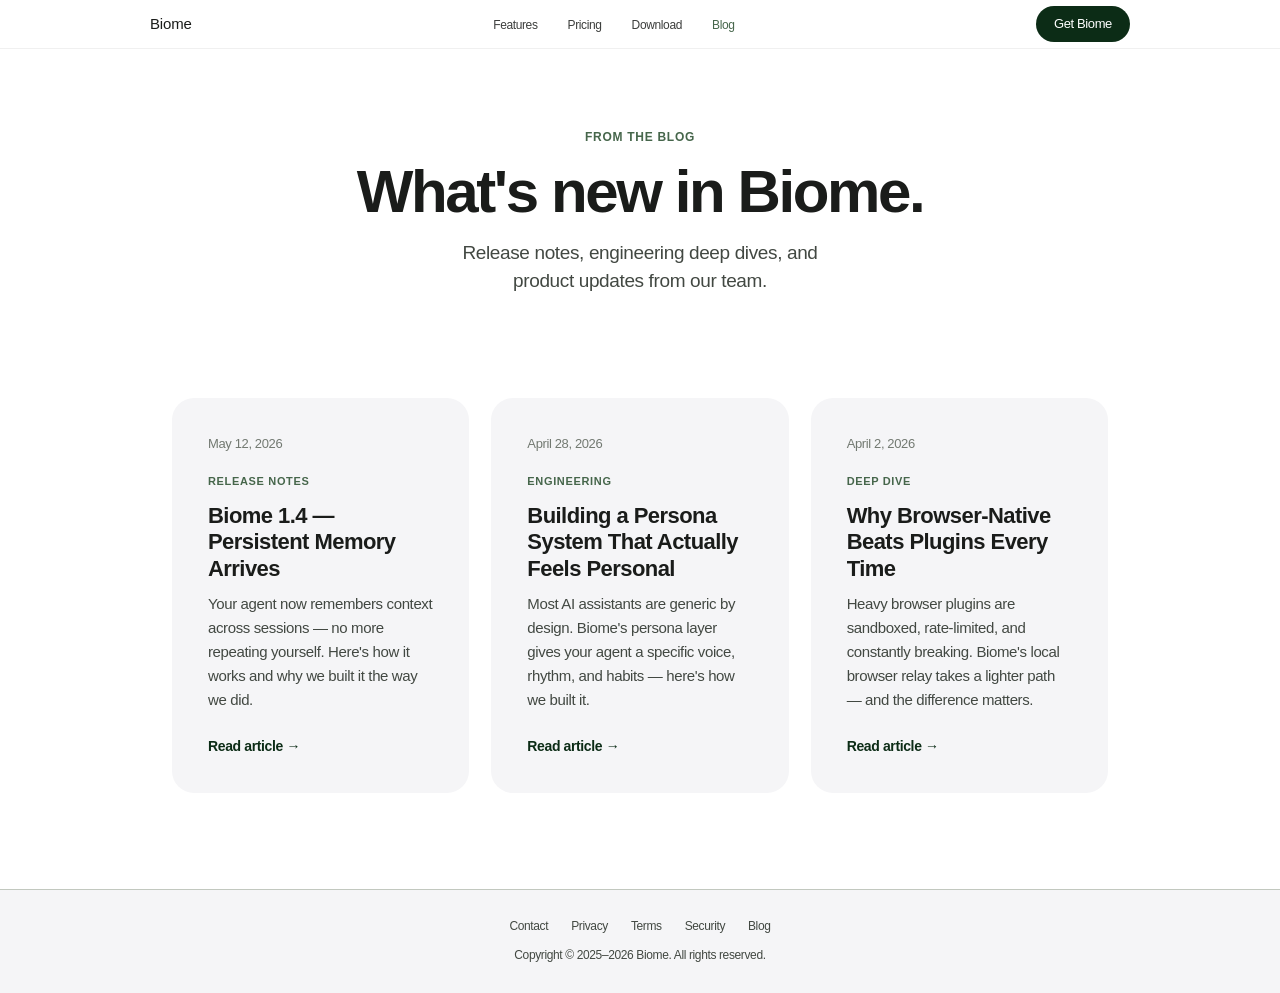
==== blog/index.html @ 3214f378 "Polish Biome website UI" ====
<!doctype html>
<html lang="en">
<head>
<meta charset="utf-8" />
<meta name="viewport" content="width=device-width,initial-scale=1" />
<title>Blog — Biome | AI Agent News, Engineering & Release Notes</title>
<meta name="description" content="Release notes, engineering deep dives, and product updates from the team building Biome — the personal AI agent for macOS." />
<meta property="og:type" content="website" />
<meta property="og:url" content="https://biomeai.uk/blog/" />
<meta property="og:title" content="Blog — Biome" />
<meta property="og:description" content="Release notes, engineering deep dives, and product updates from the Biome team." />
<meta property="og:image" content="https://biomeai.uk/og-image.png" />
<meta name="twitter:card" content="summary_large_image" />
<meta name="twitter:title" content="Blog — Biome" />
<meta name="twitter:description" content="Release notes, engineering deep dives, and product updates from the Biome team." />
<meta name="twitter:image" content="https://biomeai.uk/og-image.png" />
<link rel="canonical" href="https://biomeai.uk/blog/" />
<link rel="icon" href="/favicon.ico" sizes="any" />
<link rel="icon" type="image/svg+xml" href="/favicon.svg" />
<link rel="apple-touch-icon" href="/apple-touch-icon.png" />
<link rel="manifest" href="/site.webmanifest" />
<meta name="theme-color" content="#0c2c16" />
<style>
:root {
  --bg: #ffffff; --bg-alt: #f5f5f7; --bg-dark: #0c2c16;
  --ink: #1a1c1a; --ink-2: #424842; --ink-3: #727971;
  --line: #c2c8bf; --sage: #46664b; --sage-2: #accfaf;
  --sans: -apple-system, BlinkMacSystemFont, "SF Pro Display", "Helvetica Neue", Arial, sans-serif;
}
* { box-sizing: border-box; }
html, body { margin: 0; padding: 0; }
body { font-family: var(--sans); background: var(--bg); color: var(--ink); font-size: 17px; line-height: 1.47; -webkit-font-smoothing: antialiased; letter-spacing: -0.022em; }
a { color: var(--sage); text-decoration: none; }
a:hover { text-decoration: underline; }

.nav-wrap { position: sticky; top: 0; z-index: 50; background: rgba(255,255,255,0.72); backdrop-filter: saturate(180%) blur(20px); -webkit-backdrop-filter: saturate(180%) blur(20px); border-bottom: 1px solid rgba(0,0,0,0.06); }
.nav { max-width: 1024px; margin: 0 auto; padding: 0 22px; height: 48px; display: flex; align-items: center; justify-content: space-between; font-size: 14px; }
.nav .brand { font-weight: 500; font-size: 15px; letter-spacing: -0.01em; color: var(--ink); text-decoration: none; }
.nav ul { display: flex; gap: 30px; list-style: none; padding: 0; margin: 0; }
.nav ul a { color: var(--ink); opacity: 0.85; font-size: 12px; text-decoration: none; transition: opacity .15s; }
.nav ul a:hover, .nav ul a.active { opacity: 1; color: var(--sage); }
.nav .right { display: flex; gap: 18px; align-items: center; font-size: 12px; }
.btn-sm { display: inline-flex; align-items: center; background: var(--bg-dark); color: white; padding: 8px 18px; border-radius: 980px; font-size: 13px; font-weight: 500; text-decoration: none; transition: background .15s; }
.btn-sm:hover { background: #1a4228; text-decoration: none; }
@media (max-width: 680px) { .nav ul { display: none; } }

.hero { padding: 80px 22px 56px; text-align: center; }
.hero .eyebrow { font-size: 12px; font-weight: 600; letter-spacing: 0.06em; text-transform: uppercase; color: var(--sage); margin-bottom: 14px; }
.hero h1 { font-size: clamp(36px,5vw,60px); font-weight: 700; letter-spacing: -0.04em; line-height: 1.05; margin: 0 0 16px; }
.hero p { font-size: 19px; color: var(--ink-2); max-width: 36ch; margin: 0 auto; line-height: 1.45; }

.posts-wrap { max-width: 980px; margin: 0 auto; padding: 0 22px 96px; }
.posts-grid { display: grid; grid-template-columns: repeat(3, 1fr); gap: 22px; margin-top: 48px; }
@media (max-width: 800px) { .posts-grid { grid-template-columns: 1fr; } }

.post-card { background: var(--bg-alt); border-radius: 22px; padding: 36px; transition: transform .25s ease, box-shadow .25s ease; display: flex; flex-direction: column; }
.post-card:hover { transform: translateY(-3px); box-shadow: 0 16px 40px -12px rgba(0,0,0,0.12); }
.post-card .tag { font-size: 11px; font-weight: 600; letter-spacing: 0.06em; text-transform: uppercase; color: var(--sage); margin-bottom: 12px; }
.post-card h2 { font-size: 22px; font-weight: 600; letter-spacing: -0.025em; line-height: 1.2; margin: 0 0 10px; color: var(--ink); }
.post-card p { font-size: 15px; color: var(--ink-2); line-height: 1.6; margin: 0 0 24px; flex: 1; }
.post-card .meta { font-size: 13px; color: var(--ink-3); margin-bottom: 18px; }
.read-link { display: inline-flex; align-items: center; gap: 6px; font-size: 14px; font-weight: 600; color: var(--bg-dark); text-decoration: none; }
.read-link:hover { text-decoration: underline; }

footer { background: var(--bg-alt); color: var(--ink-2); padding: 28px 22px; font-size: 12px; text-align: center; border-top: 1px solid var(--line); }
footer a { color: var(--ink-2); margin: 0 10px; }
footer a:hover { color: var(--ink); }
</style>
</head>
<body>

<div class="nav-wrap">
  <nav class="nav" aria-label="Main navigation">
    <a href="/" class="brand">Biome</a>
    <ul>
      <li><a href="/#features">Features</a></li>
      <li><a href="/#pricing">Pricing</a></li>
      <li><a href="/#download">Download</a></li>
      <li><a href="/blog/" class="active">Blog</a></li>
    </ul>
    <div class="right">
      <a href="/#download" class="btn-sm">Get Biome</a>
    </div>
  </nav>
</div>

<header class="hero">
  <p class="eyebrow">From the blog</p>
  <h1>What's new in Biome.</h1>
  <p>Release notes, engineering deep dives, and product updates from our team.</p>
</header>

<main class="posts-wrap">
  <div class="posts-grid">

    <article class="post-card">
      <p class="meta">May 12, 2026</p>
      <p class="tag">Release Notes</p>
      <h2>Biome 1.4 — Persistent Memory Arrives</h2>
      <p>Your agent now remembers context across sessions — no more repeating yourself. Here's how it works and why we built it the way we did.</p>
      <a href="/blog/biome-1-4-persistent-memory.html" class="read-link">Read article →</a>
    </article>

    <article class="post-card">
      <p class="meta">April 28, 2026</p>
      <p class="tag">Engineering</p>
      <h2>Building a Persona System That Actually Feels Personal</h2>
      <p>Most AI assistants are generic by design. Biome's persona layer gives your agent a specific voice, rhythm, and habits — here's how we built it.</p>
      <a href="/blog/persona-system.html" class="read-link">Read article →</a>
    </article>

    <article class="post-card">
      <p class="meta">April 2, 2026</p>
      <p class="tag">Deep Dive</p>
      <h2>Why Browser-Native Beats Plugins Every Time</h2>
      <p>Heavy browser plugins are sandboxed, rate-limited, and constantly breaking. Biome's local browser relay takes a lighter path — and the difference matters.</p>
      <a href="/blog/browser-native-vs-plugins.html" class="read-link">Read article →</a>
    </article>

  </div>
</main>

<footer>
  <div style="margin-bottom:12px">
    <a href="mailto:team@biomeai.uk">Contact</a>
    <a href="/privacy.html">Privacy</a>
    <a href="/terms.html">Terms</a>
    <a href="/security.html">Security</a>
    <a href="/blog/">Blog</a>
  </div>
  Copyright &copy; 2025&ndash;2026 Biome. All rights reserved.
</footer>

</body>
</html>
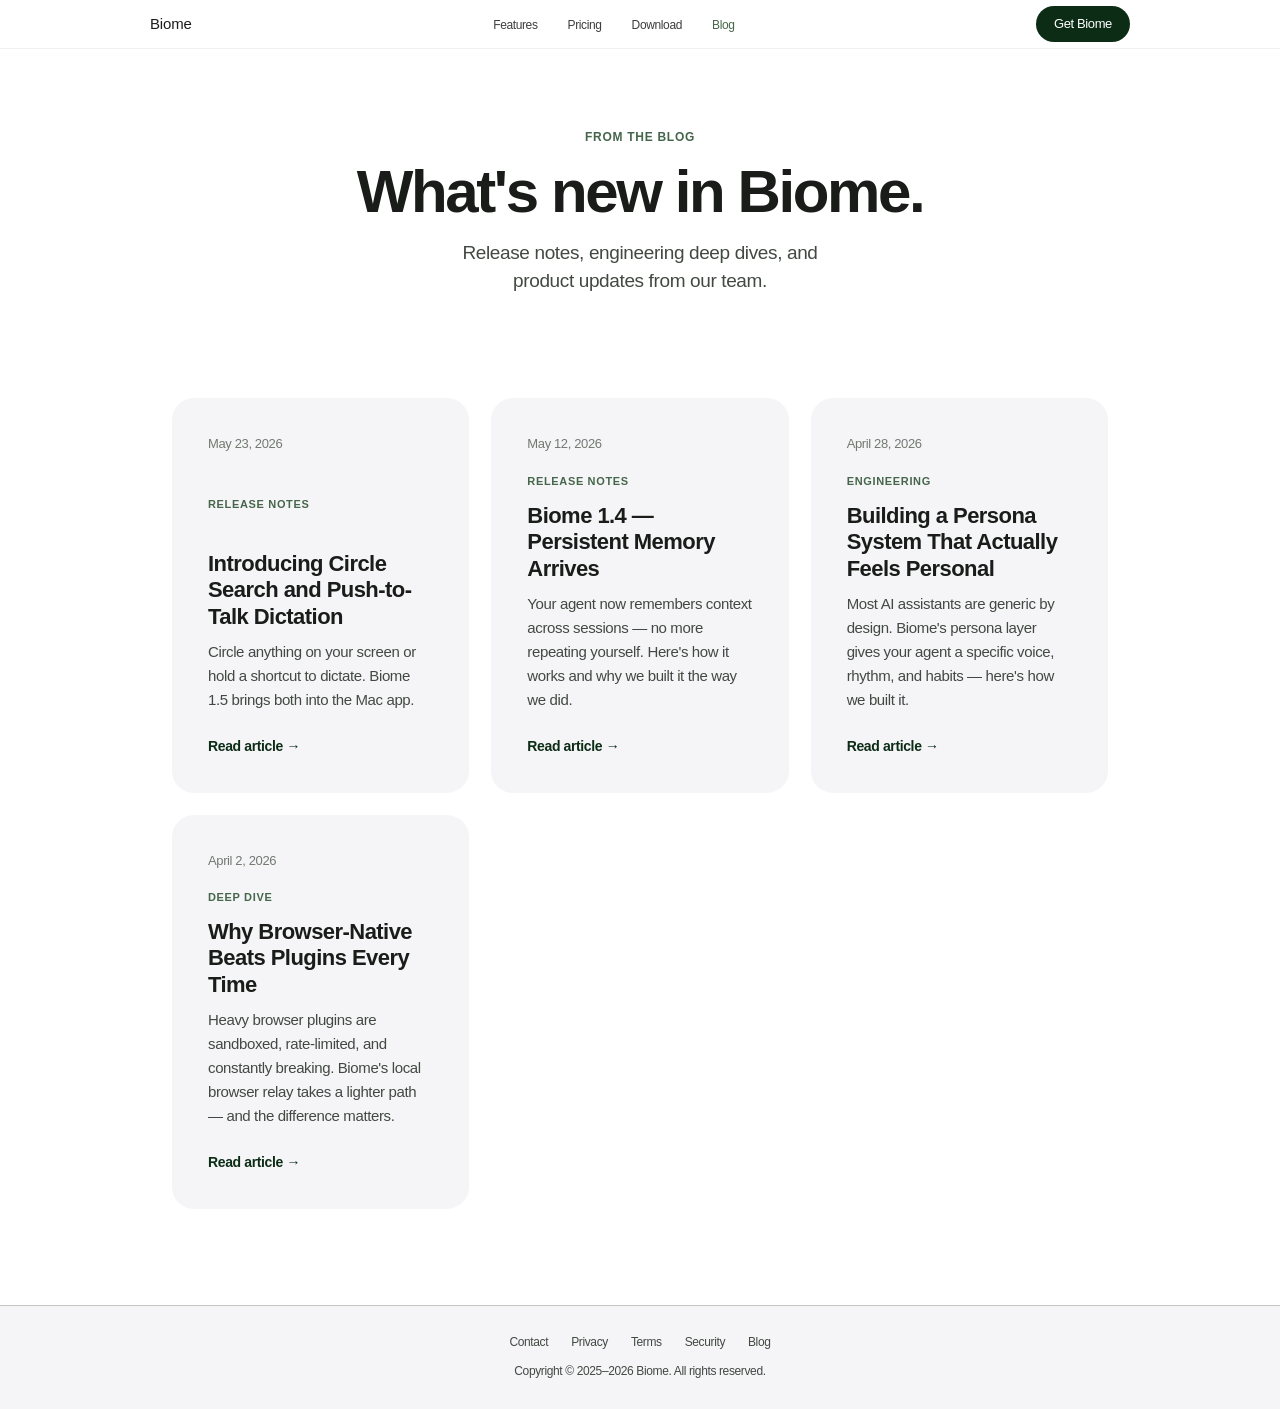
==== commit 6690ad61: "Update Biome 1.5 site launch post" ====
--- a/blog/index.html
+++ b/blog/index.html
@@ -94,6 +94,14 @@
   <div class="posts-grid">
 
     <article class="post-card">
+      <p class="meta">May 23, 2026</p>
+      <p class="tag">Release Notes</p>
+      <h2>Introducing Circle Search and Push-to-Talk Dictation</h2>
+      <p>Circle anything on your screen or hold a shortcut to dictate. Biome 1.5 brings both into the Mac app.</p>
+      <a href="/blog/biome-1-5-system-tools.html" class="read-link">Read article →</a>
+    </article>
+
+    <article class="post-card">
       <p class="meta">May 12, 2026</p>
       <p class="tag">Release Notes</p>
       <h2>Biome 1.4 — Persistent Memory Arrives</h2>
